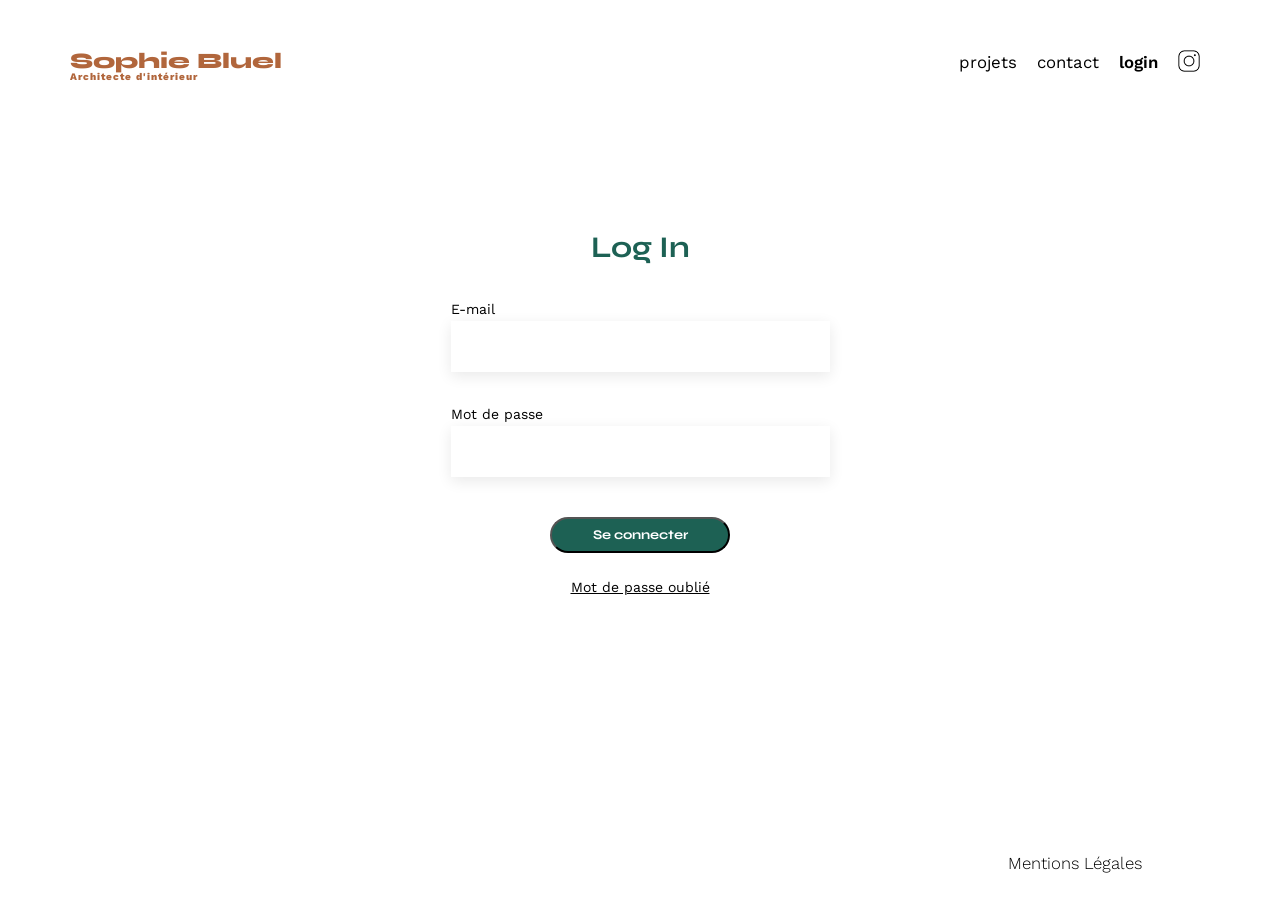
==== FrontEnd/login.html @ ea4e7b7b "Page login ajouter" ====
<!DOCTYPE html>
<html lang="fr">
<head>
	<meta charset="UTF-8">
	<title>Sophie Bluel - Architecte d'intérieur</title>
	<meta name="viewport" content="width=device-width, initial-scale=1.0">
	<link rel="preconnect" href="https://fonts.googleapis.com">
	<link rel="preconnect" href="https://fonts.gstatic.com" crossorigin>
	<link href="https://fonts.googleapis.com/css2?family=Syne:wght@700;800&family=Work+Sans&display=swap" rel="stylesheet">
	<meta name="description" content="">
	<link rel="stylesheet" href="./assets/style.css">
	<script src="login.js" defer></script>
</head>

<body>
<header>
	<h1>Sophie Bluel <span>Architecte d'intérieur</span></h1>
	<nav>
		<ul>
			<li>projets</li>
			<li>contact</li>
			<li class="bold"><a href="./login.html">login</a></li>
			<li><img src="./assets/icons/instagram.png" alt="Instagram"></li>
		</ul>
	</nav>
</header>
<main class="page-login">
    <section id="login">
        <h2>Log In</h2>
        <form>
            <label for="email">E-mail</label>
            <input type="email" id="email" name="email">

            <label for="password">Mot de passe</label>
            <input type="password" id="password" name="password">

            <input type="submit" value="Se connecter">

            <a href="#">Mot de passe oublié</a>
        </form>
    </section>
</main>

<footer class="mentions-legales">
	<nav>
		<ul>
			<li>Mentions Légales</li>
		</ul>
	</nav>
</footer>

</body>
</html>
---- FrontEnd/assets/style.css ----
/* http://meyerweb.com/eric/tools/css/reset/
   v2.0 | 20110126
   License: none (public domain)
*/

html,
body,
div,
span,
applet,
object,
iframe,
h1,
h2,
h3,
h4,
h5,
h6,
p,
blockquote,
pre,
a,
abbr,
acronym,
address,
big,
cite,
code,
del,
dfn,
em,
img,
ins,
kbd,
q,
s,
samp,
small,
strike,
strong,
sub,
sup,
tt,
var,
b,
u,
i,
center,
dl,
dt,
dd,
ol,
ul,
li,
fieldset,
form,
label,
legend,
table,
caption,
tbody,
tfoot,
thead,
tr,
th,
td,
article,
aside,
canvas,
details,
embed,
figure,
figcaption,
footer,
header,
hgroup,
menu,
nav,
output,
ruby,
section,
summary,
time,
mark,
audio,
video {
  margin: 0;
  padding: 0;
  border: 0;
  font-size: 100%;
  font: inherit;
  vertical-align: baseline;
}
/* HTML5 display-role reset for older browsers */
article,
aside,
details,
figcaption,
figure,
footer,
header,
hgroup,
menu,
nav,
section {
  display: block;
}
body {
  line-height: 1;
}
ol,
ul {
  list-style: none;
}
blockquote,
q {
  quotes: none;
}
blockquote:before,
blockquote:after,
q:before,
q:after {
  content: "";
  content: none;
}
table {
  border-collapse: collapse;
  border-spacing: 0;
}
/** end reset css**/
body {
  max-width: 1140px;
  margin: auto;
  font-family: "Work Sans";
  font-size: 14px;
}
header {
  display: flex;
  justify-content: space-between;
  margin: 50px 0;
}
section {
  margin: 50px 0;
}

h1 {
  display: flex;
  flex-direction: column;
  font-family: "Syne";
  font-size: 22px;
  font-weight: 800;
  color: #b1663c;
}

h1 > span {
  font-family: "Work Sans";
  font-size: 10px;
  letter-spacing: 0.1em;
}

h2 {
  font-family: "Syne";
  font-weight: 700;
  font-size: 30px;
  color: #1d6154;
}
nav ul {
  display: flex;
  align-items: center;
  list-style-type: none;
}
nav li {
  padding: 0 10px;
  font-size: 1.2em;
}

li:hover {
  color: #b1663c;
}
#introduction {
  display: flex;
  align-items: center;
}
#introduction figure {
  flex: 1;
}
#introduction img {
  display: block;
  margin: auto;
  width: 80%;
}

#introduction article {
  flex: 1;
}
#introduction h2 {
  margin-bottom: 1em;
}

#introduction p {
  margin-bottom: 0.5em;
}
#portfolio h2 {
  text-align: center;
  margin-bottom: 1em;
}

/* CSS Bouton filtre */

.filters {
  display: flex;
  justify-content: center;
  gap: 10px;
  margin-bottom: 30px;
}

.filters button {
  font-family: "Syne";
  font-weight: 700;
  font-size: 16px;
  color: #1d6154;
  background-color: white;
  border: 1px solid #1d6154;
  border-radius: 60px;
  cursor: pointer;
}

.filters button:nth-child(1) {
  padding: 8px 28px;
}

.filters button:nth-child(2) {
  padding: 8px 20px;
}

.filters button:nth-child(3) {
  padding: 8px 14px;
}

.filters button:nth-child(4) {
  padding: 8px 9.5px;
}

.filters button.active {
  background-color: #1d6154;
  color: white;
}

/* Fin CSS Bouton filtre */

.gallery {
  width: 100%;
  display: grid;
  grid-template-columns: 1fr 1fr 1fr;
  grid-column-gap: 20px;
  grid-row-gap: 20px;
}

.gallery img {
  width: 100%;
}
#contact {
  width: 50%;
  margin: auto;
}
#contact > * {
  text-align: center;
}
#contact h2 {
  margin-bottom: 20px;
}
#contact form {
  text-align: left;
  margin-top: 30px;
  display: flex;
  flex-direction: column;
}

#contact input {
  height: 50px;
  font-size: 1.2em;
  border: none;
  box-shadow: 0px 4px 14px rgba(0, 0, 0, 0.09);
}
#contact label {
  margin: 2em 0 1em 0;
}
#contact textarea {
  border: none;
  box-shadow: 0px 4px 14px rgba(0, 0, 0, 0.09);
}

input[type="submit"] {
  font-family: "Syne";
  font-weight: 700;
  color: white;
  background-color: #1d6154;
  margin: 2em auto;
  width: 180px;
  text-align: center;
  border-radius: 60px;
}

footer nav ul {
  display: flex;
  justify-content: flex-end;
  margin: 2em;
}

/* Mes ajouts */

.bold {
  font-weight: 600;
}

nav img {
  width: 22px;
}

.page-login {
  margin-top: 150px;
}

nav a {
  color: inherit;
  text-decoration: none;
}

#login {
  width: 50%;
  margin: auto;
}

#login h2 {
  text-align: center;
  margin-bottom: 5px;
}

#login form {
  display: flex;
  flex-direction: column;
  align-items: center;
}

#login input[type="email"],
#login input[type="password"] {
  border: none;
  box-shadow: 0px 4px 14px rgba(0, 0, 0, 0.09);
  background-color: white;
  width: 379px;
  height: 51px;
  padding: 0;
}

#login label {
  width: 379px;
  margin: 35px 0 5px 0;
}

#login input[type="submit"] {
  padding-top: 8px;
  padding-bottom: 8px;
  margin-top: 40px;
}

#login form a {
  color: inherit;
}

.mentions-legales {
  position: absolute;
  bottom: 0;
  right: 100px;
  font-weight: 300;
}
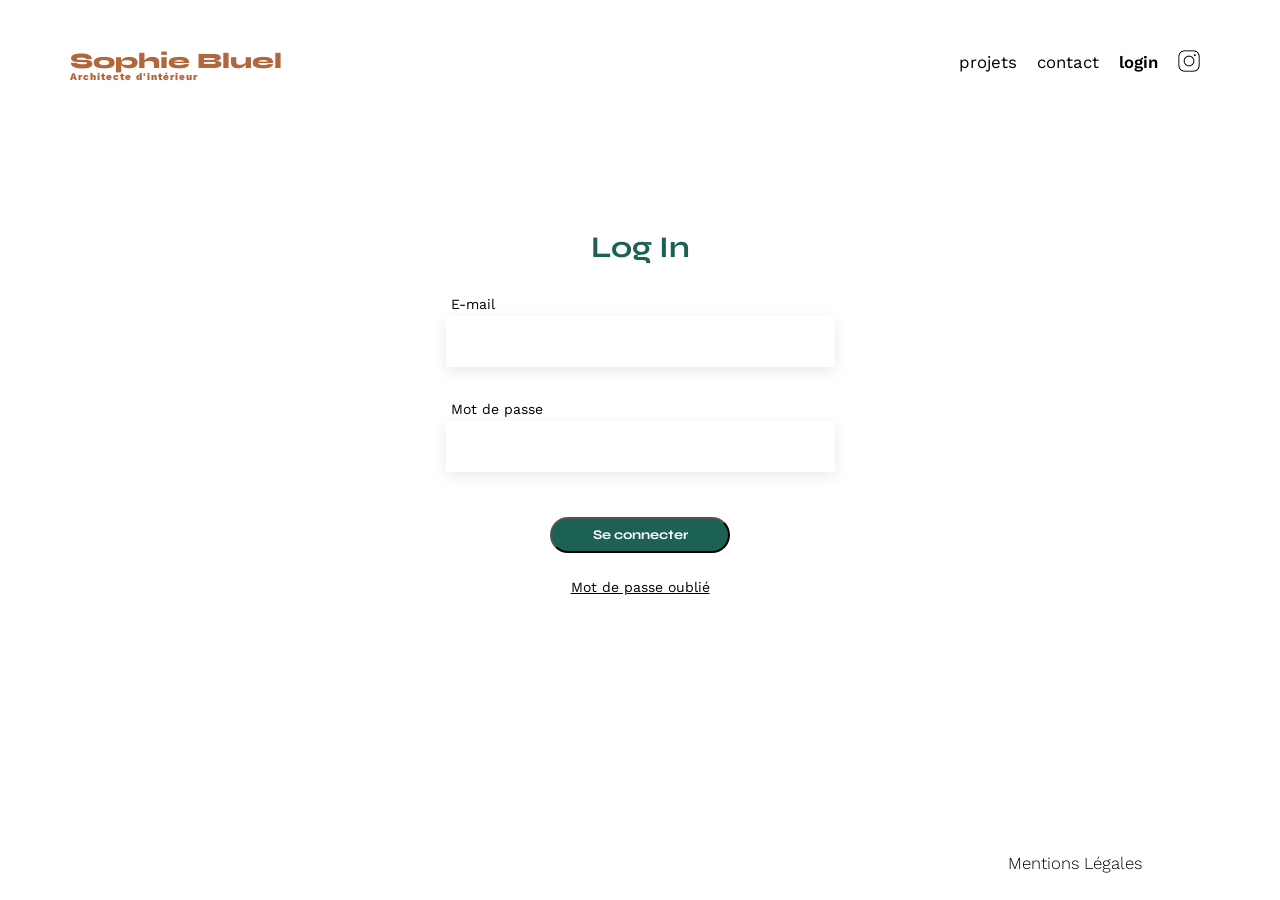
==== commit 2fc0a6cf: "Ajout login.js" ====
--- a/FrontEnd/login.html
+++ b/FrontEnd/login.html
@@ -27,17 +27,23 @@
 <main class="page-login">
     <section id="login">
         <h2>Log In</h2>
-        <form>
+        <form id="login-form">
             <label for="email">E-mail</label>
             <input type="email" id="email" name="email">
 
             <label for="password">Mot de passe</label>
             <input type="password" id="password" name="password">
 
+			<p id="login-error"></p>
+
             <input type="submit" value="Se connecter">
 
             <a href="#">Mot de passe oublié</a>
+
         </form>
+
+		
+
     </section>
 </main>
 
--- a/FrontEnd/assets/style.css
+++ b/FrontEnd/assets/style.css
@@ -349,12 +349,13 @@
   background-color: white;
   width: 379px;
   height: 51px;
-  padding: 0;
+  padding: 0 5px;
+  margin-bottom: 5px;
 }
 
 #login label {
   width: 379px;
-  margin: 35px 0 5px 0;
+  margin: 30px 0 5px 0;
 }
 
 #login input[type="submit"] {
@@ -373,3 +374,7 @@
   right: 100px;
   font-weight: 300;
 }
+
+#login-error {
+  color: red;
+}
